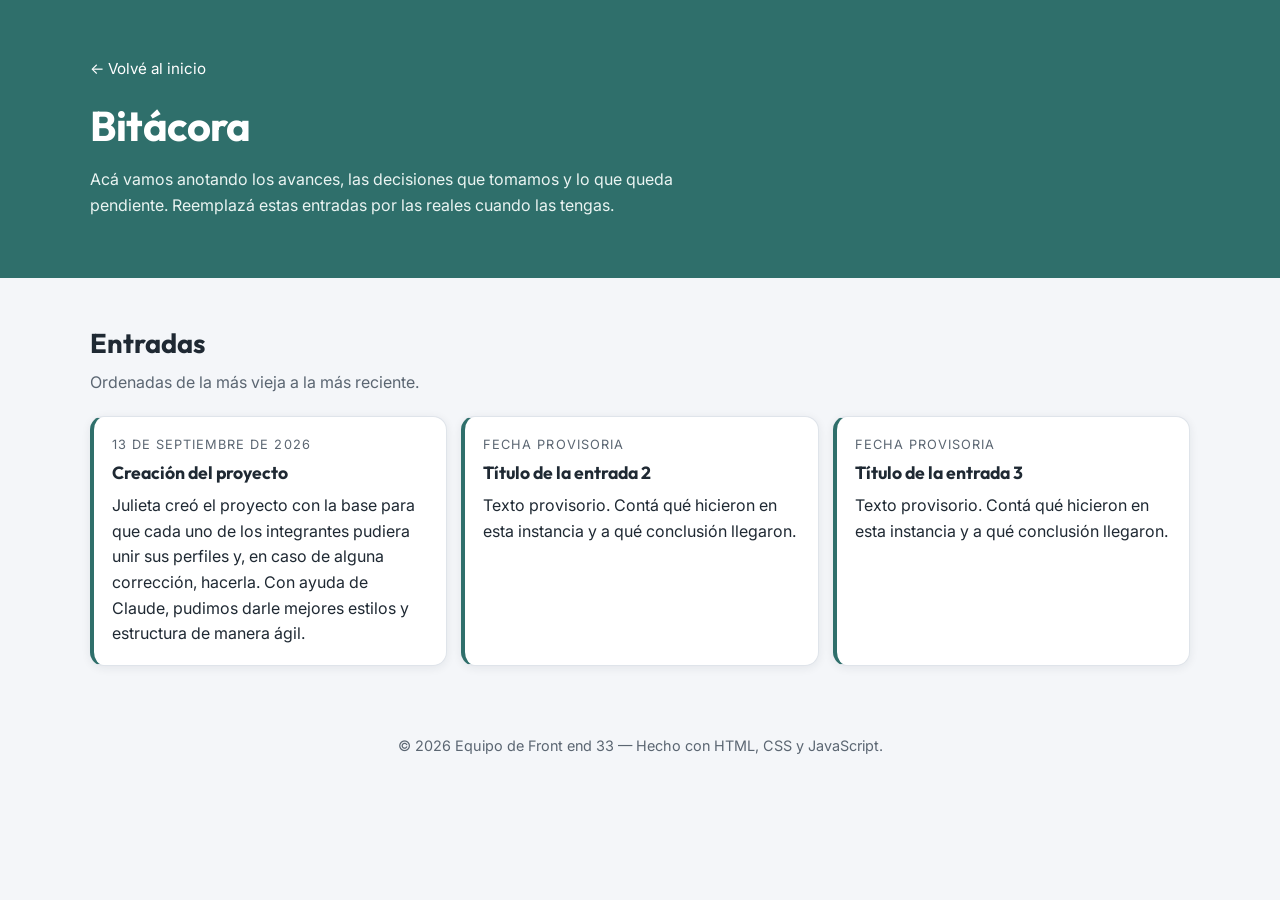
==== bitacora.html @ 2c39d165 "feat init and julieta's profile" ====
<!DOCTYPE html>
<html lang="es-AR">
<head>
  <meta charset="UTF-8">
  <meta name="viewport" content="width=device-width, initial-scale=1">
  <title>Bitácora — Equipo de Front end 33</title>
  <meta name="description" content="Bitácora del equipo: registro de avances, decisiones y pendientes.">
  <link rel="preconnect" href="https://fonts.googleapis.com">
  <link rel="preconnect" href="https://fonts.gstatic.com" crossorigin>
  <link href="https://fonts.googleapis.com/css2?family=Inter:wght@400;500;600&family=Outfit:wght@600;700&display=swap" rel="stylesheet">
  <link rel="stylesheet" href="css/estilos.css">
</head>
<body>

  <header class="encabezado">
    <div class="contenedor">
      <a class="volver" href="index.html">&#8592; Volvé al inicio</a>
      <h1 class="encabezado__equipo">Bitácora</h1>
      <p class="encabezado__descripcion">
        Acá vamos anotando los avances, las decisiones que tomamos y lo que queda pendiente.
        Reemplazá estas entradas por las reales cuando las tengas.
      </p>
    </div>
  </header>

  <main>
    <section class="seccion contenedor">
      <h2 class="seccion__titulo">Entradas</h2>
      <p class="seccion__bajada">Ordenadas de la más vieja a la más reciente.</p>

      <ul class="entradas">
        <li class="entrada">
          <p class="entrada__fecha">13 de septiembre de 2026</p>
          <h3 class="entrada__titulo">Creación del proyecto</h3>
          <p>
            Julieta creó el proyecto con la base para que cada uno de los integrantes pudiera
            unir sus perfiles y, en caso de alguna corrección, hacerla. Con ayuda de Claude,
            pudimos darle mejores estilos y estructura de manera ágil.
          </p>
        </li>

        <li class="entrada">
          <p class="entrada__fecha">Fecha provisoria</p>
          <h3 class="entrada__titulo">Título de la entrada 2</h3>
          <p>Texto provisorio. Contá qué hicieron en esta instancia y a qué conclusión llegaron.</p>
        </li>

        <li class="entrada">
          <p class="entrada__fecha">Fecha provisoria</p>
          <h3 class="entrada__titulo">Título de la entrada 3</h3>
          <p>Texto provisorio. Contá qué hicieron en esta instancia y a qué conclusión llegaron.</p>
        </li>
      </ul>
    </section>
  </main>

  <footer class="pie contenedor">
    <p>© 2026 Equipo de Front end 33 — Hecho con HTML, CSS y JavaScript.</p>
  </footer>

</body>
</html>
---- css/estilos.css ----
/* =========================================================
   Equipo — hoja de estilos única
   Mobile first + breakpoints en 400px, 900px y 1200px
   ========================================================= */

/* ---------- Reset mínimo ---------- */
*,
*::before,
*::after {
  box-sizing: border-box;
}

html {
  -webkit-text-size-adjust: 100%;
}

body,
h1,
h2,
h3,
p,
ul,
figure {
  margin: 0;
}

ul {
  padding: 0;
  list-style: none;
}

img {
  display: block;
  max-width: 100%;
  height: auto;
}

/* ---------- Variables ---------- */
:root {
  /* Tipografías de Google Fonts (se cargan desde el <head> de cada HTML).
     Si la fuente no llega a cargar, cae en las del sistema. */
  --fuente-titulos: "Outfit", "Segoe UI", "Helvetica Neue", Arial, sans-serif;
  --fuente-texto: "Inter", "Segoe UI", "Helvetica Neue", Arial, sans-serif;

  --color-fondo: #f4f6f9;
  --color-superficie: #ffffff;
  --color-texto: #1f2933;
  --color-suave: #5b6672;
  --color-acento: #2f6f6b;
  --color-acento-claro: #e3f0ee;
  --color-borde: #dfe4ea;

  --radio: 14px;
  --sombra: 0 2px 10px rgba(31, 41, 51, 0.08);
  --ancho-maximo: 1100px;
  --gutter: 16px;
}

/* ---------- Base ---------- */
body {
  font-family: var(--fuente-texto);
  background-color: var(--color-fondo);
  color: var(--color-texto);
  line-height: 1.6;
  /* Evita desbordes horizontales con palabras largas o URLs */
  overflow-wrap: break-word;
  word-break: break-word;
}

a {
  color: var(--color-acento);
}

/* Títulos y textos destacados usan la tipografía de display */
h1,
h2,
h3,
.encabezado__equipo,
.perfil__nombre,
.integrante__nombre,
.entrada__titulo,
.boton {
  font-family: var(--fuente-titulos);
}

/* ---------- Contenedor ---------- */
.contenedor {
  width: 100%;
  max-width: var(--ancho-maximo);
  margin-inline: auto;
  padding-inline: var(--gutter);
}

/* ---------- Encabezado ---------- */
.encabezado {
  background-color: var(--color-acento);
  color: #ffffff;
  padding-block: 32px 36px;
}

.encabezado__equipo {
  font-size: clamp(1.6rem, 6vw, 2.6rem);
  line-height: 1.2;
  letter-spacing: -0.02em;
}

.encabezado__descripcion {
  margin-top: 16px;
  max-width: 60ch;
  color: #eaf4f2;
}

/* ---------- Botones / enlaces destacados ---------- */
.boton {
  display: inline-block;
  margin-top: 20px;
  padding: 11px 20px;
  border-radius: 999px;
  background-color: #ffffff;
  color: var(--color-acento);
  font-weight: 600;
  text-decoration: none;
  /* No deja que el botón empuje el ancho de la página */
  max-width: 100%;
}

.boton:hover,
.boton:focus {
  background-color: var(--color-acento-claro);
}

.boton--secundario {
  background-color: transparent;
  border: 1px solid var(--color-borde);
  color: var(--color-acento);
}

.boton--secundario:hover,
.boton--secundario:focus {
  background-color: var(--color-acento-claro);
}

/* ---------- Secciones ---------- */
.seccion {
  padding-block: 32px;
}

.seccion__titulo {
  font-size: clamp(1.25rem, 4.5vw, 1.7rem);
  margin-bottom: 4px;
}

.seccion__bajada {
  color: var(--color-suave);
  margin-bottom: 20px;
  max-width: 60ch;
}

/* ---------- Grilla de integrantes ---------- */
.integrantes {
  display: grid;
  grid-template-columns: 1fr;
  gap: 14px;
}

.integrante {
  /* Clave para que el contenido no desborde la celda de la grilla */
  min-width: 0;
}

.integrante__enlace {
  display: flex;
  align-items: center;
  gap: 14px;
  min-width: 0;
  padding: 14px;
  background-color: var(--color-superficie);
  border: 1px solid var(--color-borde);
  border-radius: var(--radio);
  box-shadow: var(--sombra);
  text-decoration: none;
  color: inherit;
  transition: transform 0.15s ease, border-color 0.15s ease;
}

.integrante__enlace:hover,
.integrante__enlace:focus {
  border-color: var(--color-acento);
  transform: translateY(-2px);
}

.integrante__avatar {
  flex: 0 0 auto;
  width: 56px;
  height: 56px;
  border-radius: 50%;
  background-color: var(--color-acento-claro);
  background-image: url("data:image/svg+xml,%3Csvg xmlns='http://www.w3.org/2000/svg' viewBox='0 0 200 200'%3E%3Crect width='200' height='200' fill='%23e3f0ee'/%3E%3Ccircle cx='100' cy='78' r='32' fill='%23a9c6c2'/%3E%3Cpath d='M36 188c0-35 29-56 64-56s64 21 64 56z' fill='%23a9c6c2'/%3E%3C/svg%3E");
  background-size: cover;
  background-position: center;
}

/* Foto real de cada integrante en el listado del inicio.
   Para los demás, agregá un modificador igual con su imagen. */
.integrante__avatar--juli {
  background-image: url("../imgs/Juli.jpg");
}

.integrante__datos {
  min-width: 0;
}

.integrante__nombre {
  font-size: 1.05rem;
  font-weight: 600;
}

/* ---------- Tarjeta de perfil ---------- */
.perfil {
  display: grid;
  grid-template-columns: 1fr;
  gap: 20px;
  padding: 20px;
  background-color: var(--color-superficie);
  border: 1px solid var(--color-borde);
  border-radius: var(--radio);
  box-shadow: var(--sombra);
}

.perfil__foto {
  width: 100%;
  max-width: 260px;
  margin-inline: auto;
  aspect-ratio: 1 / 1;
  object-fit: cover;
  border-radius: var(--radio);
  background-color: var(--color-acento-claro);
}

/* Columna izquierda: foto + pokébola */
.perfil__columna {
  min-width: 0;
}

.perfil__info {
  min-width: 0;
}

/* ---------- Pokébola (PokéAPI) ---------- */
.pokemon {
  min-width: 0;
  margin-top: 18px;
  text-align: center;
}

.pokemon__intro {
  font-size: 0.85rem;
  color: var(--color-suave);
}

/* La pokébola está dibujada con CSS: no usa ninguna imagen */
.pokebola {
  display: block;
  width: 72px;
  height: 72px;
  margin: 10px auto 0;
  padding: 0;
  border: 3px solid var(--color-texto);
  border-radius: 50%;
  background-image: linear-gradient(
    to bottom,
    #e63946 0 calc(50% - 3px),
    var(--color-texto) calc(50% - 3px) calc(50% + 3px),
    #ffffff calc(50% + 3px) 100%
  );
  cursor: pointer;
  position: relative;
  transition: transform 0.15s ease;
}

.pokebola::after {
  content: "";
  position: absolute;
  top: 50%;
  left: 50%;
  width: 24px;
  height: 24px;
  margin: -12px 0 0 -12px;
  background-color: #ffffff;
  border: 3px solid var(--color-texto);
  border-radius: 50%;
}

.pokebola:hover,
.pokebola:focus-visible {
  transform: scale(1.08);
}

.pokebola:active {
  transform: scale(0.95);
}

.pokebola--cargando {
  animation: temblar 0.5s ease-in-out infinite;
}

@keyframes temblar {
  0%, 100% { transform: rotate(0deg); }
  25% { transform: rotate(-12deg); }
  75% { transform: rotate(12deg); }
}

/* Si la persona pidió menos animaciones, no la hacemos temblar */
@media (prefers-reduced-motion: reduce) {
  .pokebola,
  .pokebola--cargando,
  .pokemon__tarjeta--aparece {
    animation: none;
    transition: none;
  }
}

.pokemon__estado {
  margin-top: 10px;
  font-size: 0.85rem;
  color: var(--color-suave);
  /* line-height y min-height van atados a propósito: el alto reservado es
     exactamente un renglón, así el texto aparece sin empujar la tarjeta.
     Si cambiás uno, cambiá el otro. */
  line-height: 1.4;
  min-height: 1.4em;
}

.pokemon__lista {
  margin-top: 12px;
}

.pokemon__tarjeta {
  min-width: 0;
  padding: 10px;
  background-color: var(--color-fondo);
  border-radius: 10px;
}

.pokemon__tarjeta--aparece {
  animation: aparecer 0.3s ease-out;
}

@keyframes aparecer {
  from {
    opacity: 0;
    transform: scale(0.92);
  }
  to {
    opacity: 1;
    transform: none;
  }
}

.pokemon__imagen {
  width: 100%;
  max-width: 130px;
  /* Las ilustraciones son cuadradas: fijar la proporción evita que la
     tarjeta cambie de alto al pasar de un pokémon a otro */
  aspect-ratio: 1 / 1;
  height: auto;
  object-fit: contain;
  margin-inline: auto;
}

.pokemon__nombre {
  display: block;
  font-size: 0.85rem;
  font-weight: 600;
}

/* Texto que solo leen los lectores de pantalla */
.solo-lectores {
  position: absolute;
  width: 1px;
  height: 1px;
  padding: 0;
  margin: -1px;
  overflow: hidden;
  clip: rect(0 0 0 0);
  white-space: nowrap;
  border: 0;
}

.perfil__nombre {
  font-size: clamp(1.4rem, 5.5vw, 2rem);
  line-height: 1.2;
  margin-bottom: 16px;
}

.datos {
  display: grid;
  grid-template-columns: 1fr;
  gap: 10px;
  margin-bottom: 18px;
}

.dato {
  min-width: 0;
  padding: 12px 14px;
  background-color: var(--color-fondo);
  border-radius: 10px;
}

.dato__etiqueta {
  display: block;
  font-size: 0.75rem;
  text-transform: uppercase;
  letter-spacing: 0.08em;
  color: var(--color-suave);
}

.dato__valor {
  font-size: 1.05rem;
  font-weight: 600;
}

/* ---------- Bloques del perfil (habilidades y favoritos) ---------- */
.bloque {
  min-width: 0;
  margin-top: 22px;
}

.bloque__titulo {
  font-size: 0.8rem;
  text-transform: uppercase;
  letter-spacing: 0.08em;
  color: var(--color-suave);
  margin-bottom: 10px;
}

/* Habilidades: chips que se acomodan solos y bajan de renglón */
.habilidades {
  display: flex;
  flex-wrap: wrap;
  gap: 8px;
}

.habilidad {
  /* max-width evita que una habilidad de nombre largo desborde */
  max-width: 100%;
  padding: 6px 14px;
  background-color: var(--color-acento-claro);
  color: var(--color-acento);
  border-radius: 999px;
  font-size: 0.9rem;
  font-weight: 600;
}

/* Favoritos: dos listas que conviven en una grilla */
.favoritos {
  display: grid;
  grid-template-columns: 1fr;
  gap: 22px;
}

.lista-favoritos {
  display: grid;
  gap: 8px;
  counter-reset: favorito;
}

.favorito {
  display: flex;
  align-items: baseline;
  gap: 10px;
  min-width: 0;
  padding: 10px 14px;
  background-color: var(--color-fondo);
  border-radius: 10px;
}

.favorito::before {
  counter-increment: favorito;
  content: counter(favorito);
  flex: 0 0 auto;
  font-size: 0.8rem;
  font-weight: 700;
  color: var(--color-acento);
}

.favorito__titulo {
  min-width: 0;
  font-weight: 600;
}

.favorito__dato {
  display: block;
  font-size: 0.85rem;
  font-weight: 400;
  color: var(--color-suave);
}

/* ---------- Navegación de vuelta ---------- */
.volver {
  display: inline-block;
  margin-bottom: 20px;
  color: #ffffff;
  text-decoration: none;
  font-size: 0.95rem;
}

.volver:hover,
.volver:focus {
  text-decoration: underline;
}

/* ---------- Bitácora ---------- */
.entradas {
  display: grid;
  grid-template-columns: 1fr;
  gap: 14px;
}

.entrada {
  min-width: 0;
  padding: 18px;
  background-color: var(--color-superficie);
  border: 1px solid var(--color-borde);
  border-left: 4px solid var(--color-acento);
  border-radius: var(--radio);
  box-shadow: var(--sombra);
}

.entrada__fecha {
  font-size: 0.8rem;
  text-transform: uppercase;
  letter-spacing: 0.08em;
  color: var(--color-suave);
}

.entrada__titulo {
  font-size: 1.1rem;
  margin-block: 4px 6px;
}

/* ---------- Pie ---------- */
.pie {
  padding-block: 24px 32px;
  color: var(--color-suave);
  font-size: 0.9rem;
  text-align: center;
}

/* =========================================================
   Breakpoint 1 — 400px (celulares grandes)
   ========================================================= */
@media (min-width: 400px) {
  :root {
    --gutter: 20px;
  }

  .encabezado {
    padding-block: 40px 44px;
  }

  .integrante__avatar {
    width: 64px;
    height: 64px;
  }

  .datos {
    grid-template-columns: repeat(2, minmax(0, 1fr));
  }
}

/* =========================================================
   Breakpoint 2 — 900px (tablets / notebooks chicas)
   ========================================================= */
@media (min-width: 900px) {
  :root {
    --gutter: 32px;
  }

  .encabezado {
    padding-block: 56px 60px;
  }

  .seccion {
    padding-block: 44px;
  }

  .integrantes {
    grid-template-columns: repeat(2, minmax(0, 1fr));
    gap: 18px;
  }

  .perfil {
    grid-template-columns: 260px minmax(0, 1fr);
    align-items: start;
    gap: 28px;
    padding: 28px;
  }

  .perfil__foto {
    margin-inline: 0;
  }

  .datos {
    grid-template-columns: repeat(3, minmax(0, 1fr));
  }

  .entradas {
    grid-template-columns: repeat(2, minmax(0, 1fr));
  }

  .favoritos {
    grid-template-columns: repeat(2, minmax(0, 1fr));
    gap: 26px;
  }
}

/* =========================================================
   Breakpoint 3 — 1200px (escritorio)
   ========================================================= */
@media (min-width: 1200px) {
  :root {
    --ancho-maximo: 1180px;
    --gutter: 40px;
  }

  .integrantes {
    grid-template-columns: repeat(3, minmax(0, 1fr));
    gap: 22px;
  }

  .perfil {
    grid-template-columns: 320px minmax(0, 1fr);
    gap: 36px;
    padding: 36px;
  }

  .perfil__foto {
    max-width: 320px;
  }

  .entradas {
    grid-template-columns: repeat(3, minmax(0, 1fr));
  }
}
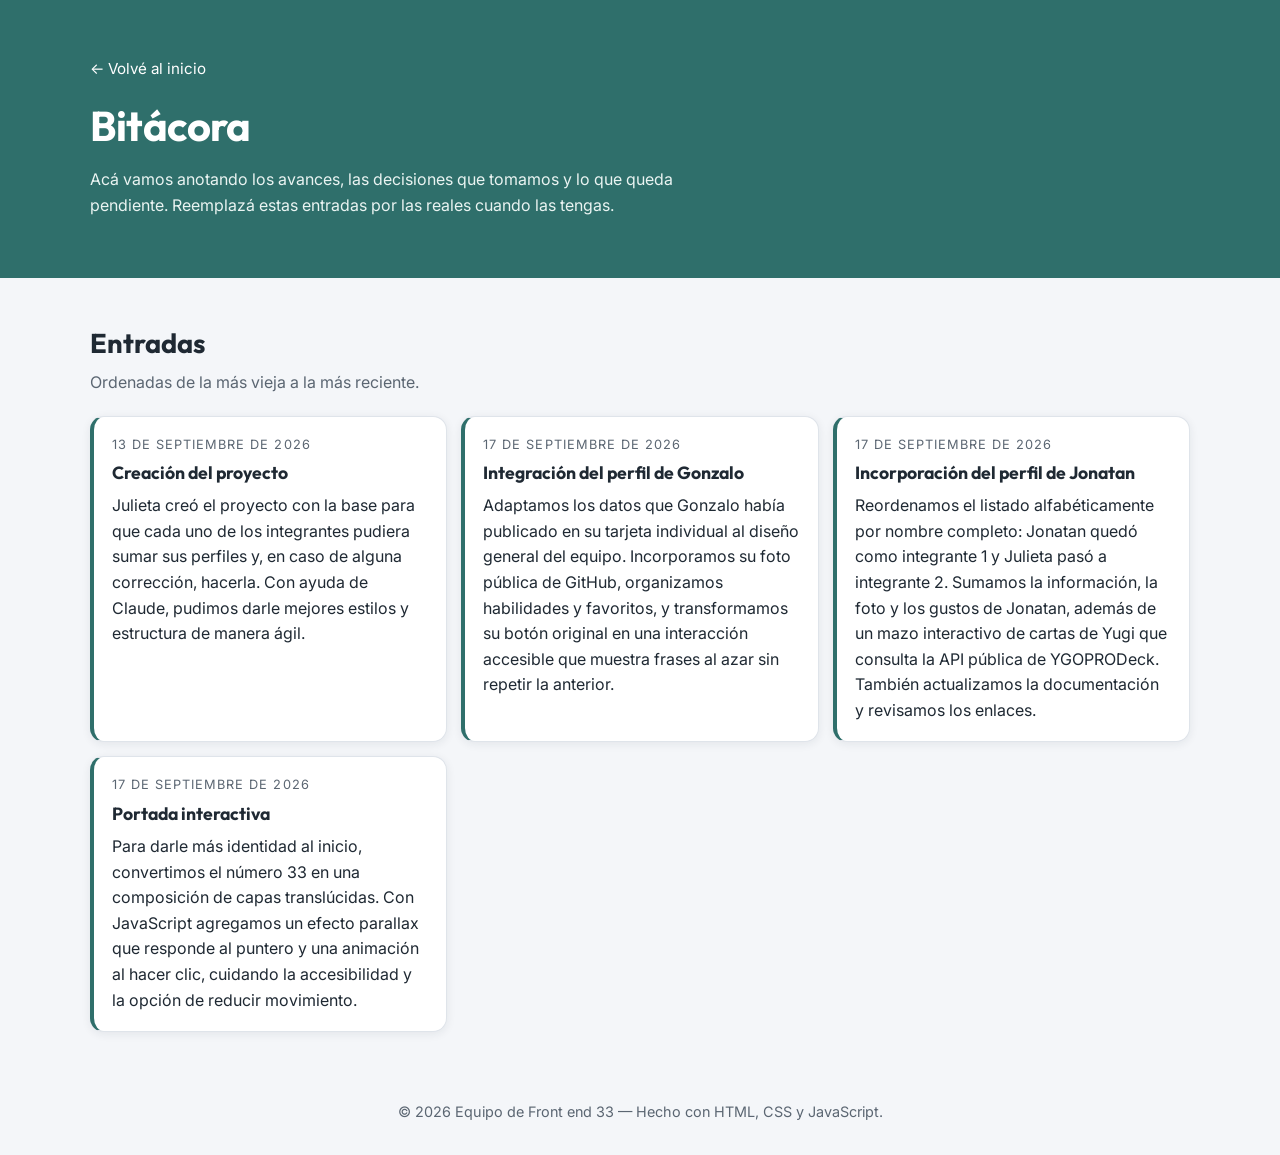
==== commit 2057fe83: "Integra perfil de Jonatan" ====
--- a/bitacora.html
+++ b/bitacora.html
@@ -34,21 +34,42 @@
           <h3 class="entrada__titulo">Creación del proyecto</h3>
           <p>
             Julieta creó el proyecto con la base para que cada uno de los integrantes pudiera
-            unir sus perfiles y, en caso de alguna corrección, hacerla. Con ayuda de Claude,
+            sumar sus perfiles y, en caso de alguna corrección, hacerla. Con ayuda de Claude,
             pudimos darle mejores estilos y estructura de manera ágil.
           </p>
         </li>
 
         <li class="entrada">
-          <p class="entrada__fecha">Fecha provisoria</p>
-          <h3 class="entrada__titulo">Título de la entrada 2</h3>
-          <p>Texto provisorio. Contá qué hicieron en esta instancia y a qué conclusión llegaron.</p>
+          <p class="entrada__fecha">17 de septiembre de 2026</p>
+          <h3 class="entrada__titulo">Integración del perfil de Gonzalo</h3>
+          <p>
+            Adaptamos los datos que Gonzalo había publicado en su tarjeta individual al diseño
+            general del equipo. Incorporamos su foto pública de GitHub, organizamos habilidades
+            y favoritos, y transformamos su botón original en una interacción accesible que
+            muestra frases al azar sin repetir la anterior.
+          </p>
         </li>
 
         <li class="entrada">
-          <p class="entrada__fecha">Fecha provisoria</p>
-          <h3 class="entrada__titulo">Título de la entrada 3</h3>
-          <p>Texto provisorio. Contá qué hicieron en esta instancia y a qué conclusión llegaron.</p>
+          <p class="entrada__fecha">17 de septiembre de 2026</p>
+          <h3 class="entrada__titulo">Incorporación del perfil de Jonatan</h3>
+          <p>
+            Reordenamos el listado alfabéticamente por nombre completo: Jonatan quedó como
+            integrante 1 y Julieta pasó a integrante 2. Sumamos la información, la foto y los
+            gustos de Jonatan, además de un mazo interactivo de cartas de Yugi que consulta la
+            API pública de YGOPRODeck. También actualizamos la documentación y revisamos los enlaces.
+          </p>
+        </li>
+
+        <li class="entrada">
+          <p class="entrada__fecha">17 de septiembre de 2026</p>
+          <h3 class="entrada__titulo">Portada interactiva</h3>
+          <p>
+            Para darle más identidad al inicio, convertimos el número 33 en una composición
+            de capas translúcidas. Con JavaScript agregamos un efecto parallax que responde al
+            puntero y una animación al hacer clic, cuidando la accesibilidad y la opción de
+            reducir movimiento.
+          </p>
         </li>
       </ul>
     </section>
--- a/css/estilos.css
+++ b/css/estilos.css
@@ -96,6 +96,86 @@
   background-color: var(--color-acento);
   color: #ffffff;
   padding-block: 32px 36px;
+}
+
+.encabezado--inicio {
+  position: relative;
+  isolation: isolate;
+  min-height: 390px;
+  overflow: hidden;
+  display: grid;
+  align-items: center;
+  background:
+    radial-gradient(circle at 80% 15%, rgb(255 255 255 / 10%), transparent 32%),
+    linear-gradient(135deg, #245b58, var(--color-acento));
+}
+
+.encabezado__contenido {
+  position: relative;
+  z-index: 2;
+}
+
+.numero33 {
+  position: absolute;
+  z-index: 1;
+  top: 50%;
+  right: -34px;
+  display: flex;
+  width: min(72vw, 540px);
+  height: min(68vw, 430px);
+  padding: 0;
+  border: 0;
+  background: transparent;
+  color: inherit;
+  cursor: pointer;
+  transform: translateY(-50%);
+  opacity: 0.72;
+}
+
+.numero33:focus-visible {
+  outline: 3px solid #ffffff;
+  outline-offset: -8px;
+  border-radius: 24px;
+}
+
+.numero33__digito {
+  position: relative;
+  flex: 1;
+  transition: transform 0.45s cubic-bezier(.2, .8, .2, 1);
+}
+
+.numero33__capa {
+  position: absolute;
+  inset: 50% auto auto 50%;
+  font-family: var(--fuente-titulos);
+  font-size: clamp(13rem, 45vw, 26rem);
+  font-weight: 700;
+  line-height: 0.72;
+  translate: -50% -50%;
+  transition: transform 0.18s ease-out;
+  user-select: none;
+}
+
+.numero33__capa--fondo {
+  color: transparent;
+  -webkit-text-stroke: 2px rgb(255 255 255 / 18%);
+}
+
+.numero33__capa--medio {
+  color: rgb(255 255 255 / 8%);
+  -webkit-text-stroke: 1px rgb(255 255 255 / 24%);
+}
+
+.numero33__capa--frente {
+  color: rgb(255 255 255 / 9%);
+}
+
+.numero33--activo .numero33__digito--izquierdo {
+  transform: translateX(-12px) rotate(-4deg) scale(1.04);
+}
+
+.numero33--activo .numero33__digito--derecho {
+  transform: translateX(12px) rotate(4deg) scale(1.04);
 }
 
 .encabezado__equipo {
@@ -206,6 +286,14 @@
   background-image: url("../imgs/Juli.jpg");
 }
 
+.integrante__avatar--jonatan {
+  background-image: url("../imgs/Jonatan.jpeg");
+}
+
+.integrante__avatar--gonzalo {
+  background-image: url("../imgs/Gonzalo.jpg");
+}
+
 .integrante__datos {
   min-width: 0;
 }
@@ -235,6 +323,153 @@
   object-fit: cover;
   border-radius: var(--radio);
   background-color: var(--color-acento-claro);
+}
+
+.perfil__foto--avatar {
+  display: grid;
+  place-items: center;
+  background: linear-gradient(135deg, #2f6f6b, #183f52);
+  color: #fff;
+  font-family: "Outfit", sans-serif;
+  font-size: clamp(4rem, 15vw, 7rem);
+  font-weight: 700;
+}
+
+/* ---------- Carta interactiva de Jonatan ---------- */
+.kuriboh {
+  margin-top: 1.5rem;
+  text-align: center;
+}
+
+.kuriboh__titulo {
+  margin: 0 0 0.75rem;
+  font-size: 1rem;
+}
+
+.kuriboh__carta {
+  position: relative;
+  width: 180px;
+  aspect-ratio: 240 / 350;
+  padding: 0;
+  border: 0;
+  border-radius: 10px;
+  background: transparent;
+  cursor: pointer;
+  perspective: 900px;
+}
+
+.kuriboh__cara {
+  position: absolute;
+  inset: 0;
+  display: grid;
+  place-items: center;
+  overflow: hidden;
+  border: 7px solid #20130d;
+  border-radius: 10px;
+  backface-visibility: hidden;
+  box-shadow: 0 9px 22px rgb(31 41 51 / 24%);
+  transition: transform 0.65s ease;
+}
+
+.kuriboh__dorso {
+  background: repeating-radial-gradient(ellipse at center, #f29136 0 5px, #6b291f 8px 14px, #1d1110 17px 23px);
+  color: #fff;
+  font-family: "Outfit", sans-serif;
+  font-weight: 700;
+  text-shadow: 0 2px 4px #000;
+}
+
+.kuriboh__frente {
+  transform: rotateY(180deg);
+  background: #c79552;
+}
+
+.kuriboh__carta--invocada .kuriboh__dorso {
+  transform: rotateY(180deg);
+}
+
+.kuriboh__carta--invocada .kuriboh__frente {
+  transform: rotateY(360deg);
+}
+
+.kuriboh__imagen {
+  width: 100%;
+  height: 100%;
+  object-fit: cover;
+}
+
+.kuriboh__alternativa {
+  position: absolute;
+  font-family: "Outfit", sans-serif;
+  font-size: 1.4rem;
+  font-weight: 700;
+}
+
+.kuriboh__imagen[src] + .kuriboh__alternativa {
+  display: none;
+}
+
+.kuriboh__ayuda,
+.kuriboh__estado {
+  min-height: 1.4em;
+  margin: 0.6rem 0 0;
+  color: var(--color-suave);
+  font-size: 0.9rem;
+}
+
+/* ---------- Frases de Gonzalo ---------- */
+.frases {
+  margin-top: 18px;
+  padding: 18px;
+  border: 1px solid var(--color-borde);
+  border-radius: var(--radio);
+  background: linear-gradient(145deg, #ffffff, var(--color-acento-claro));
+  text-align: center;
+}
+
+.frases__titulo {
+  margin-bottom: 10px;
+  font-size: 1rem;
+}
+
+.frases__texto {
+  min-height: 3.2em;
+  margin: 0;
+  color: var(--color-acento);
+  font-style: italic;
+  font-weight: 600;
+}
+
+.frases__texto--visible {
+  animation: aparecer-frase 0.45s ease both;
+}
+
+.frases__boton {
+  border: 0;
+  background-color: var(--color-acento);
+  color: #ffffff;
+  cursor: pointer;
+}
+
+.frases__boton:hover,
+.frases__boton:focus-visible {
+  background-color: #245b58;
+}
+
+@keyframes aparecer-frase {
+  from {
+    opacity: 0;
+    transform: translateY(8px);
+  }
+  to {
+    opacity: 1;
+    transform: translateY(0);
+  }
+}
+
+.kuriboh__estado {
+  color: var(--color-acento);
+  font-weight: 600;
 }
 
 /* Columna izquierda: foto + pokébola */
@@ -559,6 +794,10 @@
     padding-block: 40px 44px;
   }
 
+  .encabezado--inicio {
+    min-height: 410px;
+  }
+
   .integrante__avatar {
     width: 64px;
     height: 64px;
@@ -573,6 +812,15 @@
    Breakpoint 2 — 900px (tablets / notebooks chicas)
    ========================================================= */
 @media (min-width: 900px) {
+
+  .numero33 {
+    right: max(2vw, calc((100vw - var(--ancho-maximo)) / 2));
+    opacity: 0.9;
+  }
+
+  .encabezado--inicio .encabezado__descripcion {
+    max-width: 54ch;
+  }
   :root {
     --gutter: 32px;
   }
@@ -619,6 +867,10 @@
    Breakpoint 3 — 1200px (escritorio)
    ========================================================= */
 @media (min-width: 1200px) {
+
+  .encabezado--inicio {
+    min-height: 450px;
+  }
   :root {
     --ancho-maximo: 1180px;
     --gutter: 40px;
@@ -643,3 +895,14 @@
     grid-template-columns: repeat(3, minmax(0, 1fr));
   }
 }
+
+@media (prefers-reduced-motion: reduce) {
+  .numero33__capa,
+  .numero33__digito {
+    transition: none;
+  }
+
+  .frases__texto--visible {
+    animation: none;
+  }
+}
